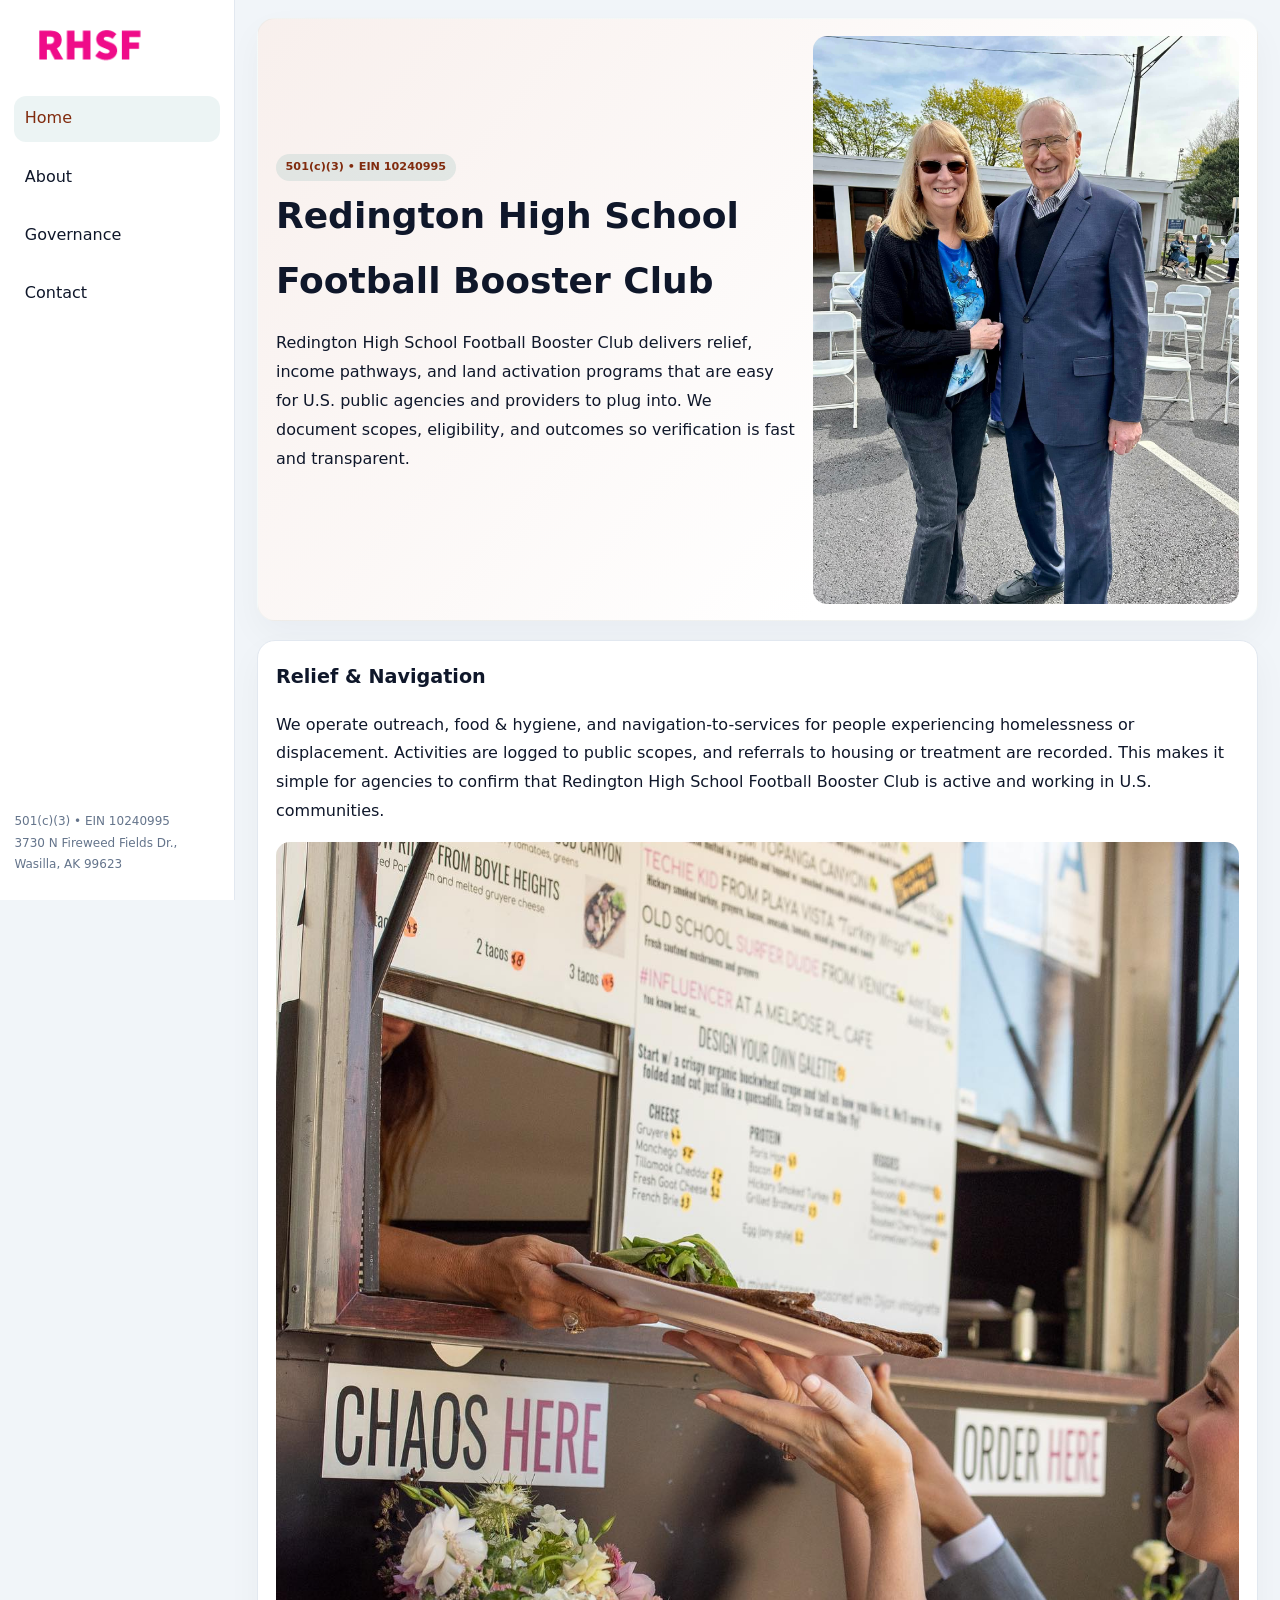
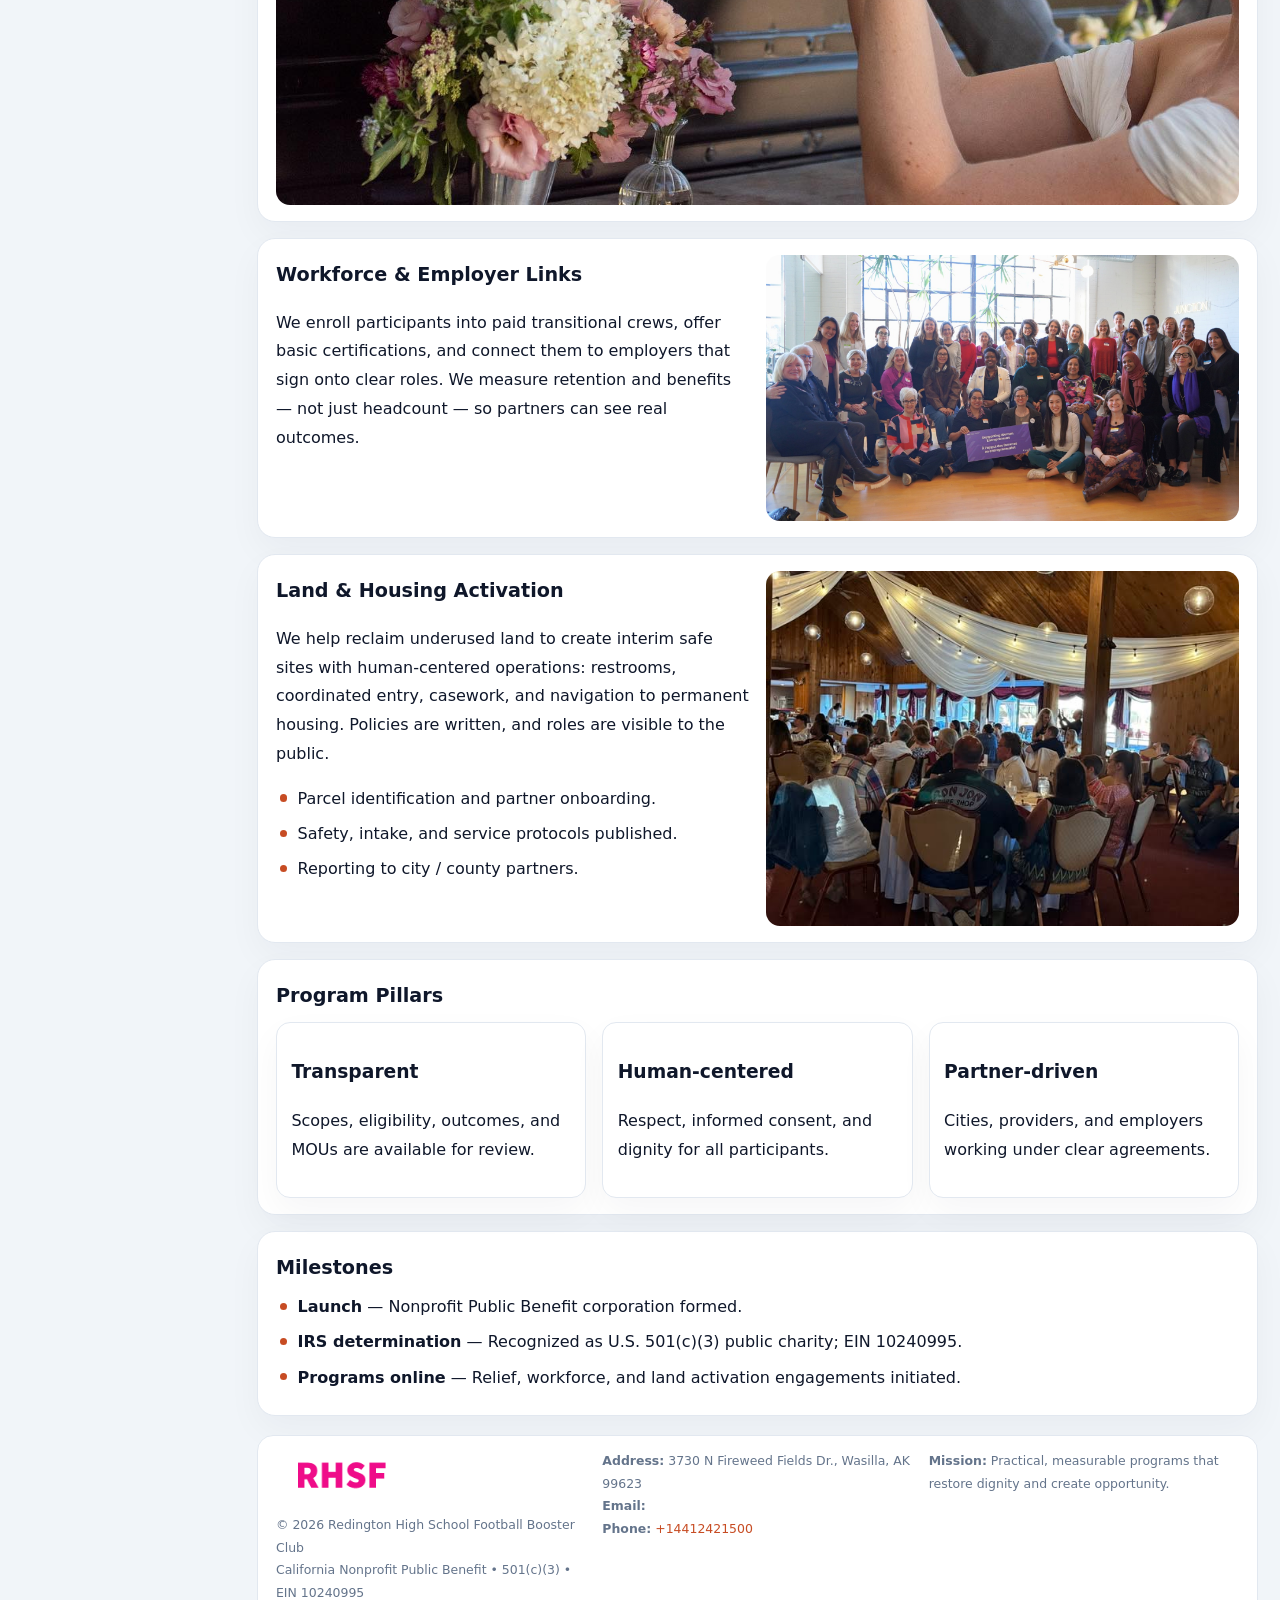
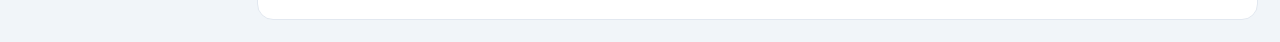
==== index.html @ 5eb11db3 "Initial commit" ====
<!doctype html><html lang="en"><head>
<meta charset="utf-8">
<meta name="viewport" content="width=device-width,initial-scale=1">
<title>Redington High School Football Booster Club – Nonprofit • 2025</title>
<link rel="stylesheet" href="assets/styles.css">
<link rel="icon" href="images/logo.png">
<meta name="data-ein" content="10240995">
<meta name="data-name" content="Redington High School Football Booster Club">
<meta name="data-email" content="">
<meta name="data-phone" content="+14412421500">
<meta name="data-address" content="3730 N Fireweed Fields Dr.,
Wasilla, AK 99623">
<meta name="data-map" content="3730+N+Fireweed+Fields+Dr+,+Wasilla,+AK+99623">
  <meta name="description" content="We are a 501(c)(3) organization advancing education access and enrichment through transparent programs, local partnerships, and measurable outcomes.">
</head><body>
<div style="position:absolute;left:-9999px;top:-9999px;opacity:0" data-uniq="{{UNIQUE_BLOB}}">
  <span>We are a 501(c)(3) organization advancing education access and enrichment through transparent programs, local partnerships, and measurable outcomes.</span><svg width="12" height="12" viewBox="0 0 12 12" xmlns="http://www.w3.org/2000/svg"><circle cx="6" cy="6" r="5" fill="#b45309"/></svg><img src="images/programs.jpg" width="1" height="1" alt="" loading="lazy"/>
</div>

<div class="layout">
  <aside>
    <div class="ced75a0141e"><a href="index.html"><img src="images/logo.png" alt="Redington High School Football Booster Club"></a></div>
    <a class="navlink active" href="index.html">Home</a>
    <a class="navlink" href="about.html">About</a>
    <a class="navlink" href="governance.html">Governance</a>
    <a class="navlink" href="contact.html">Contact</a>
    <div class="info">
      501(c)(3) • EIN 10240995<br>
      3730 N Fireweed Fields Dr.,
Wasilla, AK 99623
    </div>
  </aside>

  <main>
    <section class="ca0087350f5">
      <div>
        <span class="caf754afa80">501(c)(3) • EIN 10240995</span>
        <h1>Redington High School Football Booster Club</h1>
        <p class="cdc1087295a">Redington High School Football Booster Club delivers relief, income pathways, and land activation programs that are easy for U.S. public agencies and providers to plug into. We document scopes, eligibility, and outcomes so verification is fast and transparent.</p>
      </div>
      <img src="images/hero.jpg" alt="Community program">
    </section>

    <section class="section">
      <div class="block">
        <h2>Relief & Navigation</h2>
        <p>We operate outreach, food & hygiene, and navigation-to-services for people experiencing homelessness or displacement. Activities are logged to public scopes, and referrals to housing or treatment are recorded. This makes it simple for agencies to confirm that Redington High School Football Booster Club is active and working in U.S. communities.</p>
        <img src="images/relief.jpg" alt="Relief" style="margin-top:.8rem">
      </div>

      <div class="block two-col">
        <div>
          <h2>Workforce & Employer Links</h2>
          <p>We enroll participants into paid transitional crews, offer basic certifications, and connect them to employers that sign onto clear roles. We measure retention and benefits — not just headcount — so partners can see real outcomes.</p>
        </div>
        <div>
          <img src="images/jobs.jpg" alt="Jobs">
        </div>
      </div>

      <div class="block two-col">
        <div>
          <h2>Land & Housing Activation</h2>
          <p>We help reclaim underused land to create interim safe sites with human-centered operations: restrooms, coordinated entry, casework, and navigation to permanent housing. Policies are written, and roles are visible to the public.</p>
          <ul class="timeline">
            <li>Parcel identification and partner onboarding.</li>
            <li>Safety, intake, and service protocols published.</li>
            <li>Reporting to city / county partners.</li>
          </ul>
        </div>
        <div>
          <img src="images/land.jpg" alt="Land activation">
        </div>
      </div>

      <div class="block">
        <h2>Program Pillars</h2>
        <div class="cards">
          <article class="c977e1cdb97">
            <h3>Transparent</h3>
            <p>Scopes, eligibility, outcomes, and MOUs are available for review.</p>
          </article>
          <article class="c977e1cdb97">
            <h3>Human-centered</h3>
            <p>Respect, informed consent, and dignity for all participants.</p>
          </article>
          <article class="c977e1cdb97">
            <h3>Partner-driven</h3>
            <p>Cities, providers, and employers working under clear agreements.</p>
          </article>
        </div>
      </div>

      <div class="block">
        <h2>Milestones</h2>
        <ul class="timeline">
          <li><strong>Launch</strong> — Nonprofit Public Benefit corporation formed.</li>
          <li><strong>IRS determination</strong> — Recognized as U.S. 501(c)(3) public charity; EIN 10240995.</li>
          <li><strong>Programs online</strong> — Relief, workforce, and land activation engagements initiated.</li>
        </ul>
      </div>
    </section>

    <footer>
      <div class="footer-grid">
        <div>
          <img src="images/logo.png" alt="" style="width:130px;margin-bottom:.35rem">
          <div class="small">© <span id="year"></span> Redington High School Football Booster Club</div>
          <div class="small">California Nonprofit Public Benefit • 501(c)(3) • EIN 10240995</div>
        </div>
        <div>
          <div class="small"><strong>Address:</strong> 3730 N Fireweed Fields Dr.,
Wasilla, AK 99623</div>
          <div class="small"><strong>Email:</strong> <a href="mailto:"></a></div>
          <div class="small"><strong>Phone:</strong> <a href="tel:+14412421500">+14412421500</a></div>
        </div>
        <div>
          <div class="small"><strong>Mission:</strong> Practical, measurable programs that restore dignity and create opportunity.</div>
        </div>
      </div>
    </footer>
  </main>
</div>

<script>
(function(){
  function m(n){const e=document.querySelector('meta[name="'+n+'"]');return e?e.content:'';}
  function h(s){let x=2166136261>>>0;for(let i=0;i<s.length;i++){x^=s.charCodeAt(i);x=(x*16777619)>>>0;}return x>>>0;}
  const key = h((m('data-ein')||m('data-name')||'0').replace(/\s+/g,''));
  const H = key % 360, S = 55 + (key % 20), L = 46;
  const r = document.documentElement;
  r.style.setProperty('--brand',`hsl(${H} ${S}% ${L}%)`);
  r.style.setProperty('--brand-ink',`hsl(${H} ${Math.min(95,S+10)}% ${Math.max(20,L-18)}%)`);
  r.style.setProperty('--soft',`hsl(${H} ${Math.max(35,S-25)}% 95%)`);
  const y=document.getElementById('year');if(y)y.textContent=new Date().getFullYear();
})();
</script>
</body></html>
---- assets/styles.css ----
:root{
  --ink:#0f172a;
  --muted:#64748b;
  --paper:#ffffff;
  --line:#e2e8f0;
  --brand:#0f766e;
  --brand-ink:#115e59;
  --soft:#ecfdf3;
  --r:16px;
  --sh:0 14px 35px rgba(15,23,42,.04);
}
*{box-sizing:border-box}
html,body{height:100%}
body{
  margin:0;
  background:#f1f5f9;
  color:var(--ink);
  font-family:Inter,system-ui,-apple-system,BlinkMacSystemFont,Arial,sans-serif;
  line-height:1.8;
  -webkit-text-size-adjust:100%;
}
img{max-width:100%;height:auto;display:block;border-radius:14px}
a{color:var(--brand);text-decoration:none}
a:hover{text-decoration:underline}

/* LAYOUT WITH SIDEBAR */
.layout{
  display:flex;
  min-height:100vh;
}
aside{
  width:235px;
  background:#fff;
  border-right:1px solid var(--line);
  padding:1rem .9rem 1.5rem;
  position:sticky;
  top:0;
  height:100vh;
  display:flex;
  flex-direction:column;
  gap:.75rem;
}
.ced75a0141e img{width:150px}
.navlink{
  display:block;
  padding:.55rem .65rem;
  border-radius:12px;
  color:var(--ink);
  font-weight:500;
}
.navlink.active,
.navlink:hover{
  background:rgba(15,118,110,.08);
  color:var(--brand-ink);
  text-decoration:none;
}
aside .info{
  margin-top:auto;
  font-size:.75rem;
  color:var(--muted);
}

/* MAIN CONTENT */
main{
  flex:1;
  padding:1.1rem 1.4rem 1.4rem;
  width:100%;
}
.ca0087350f5{
  background:linear-gradient(130deg,var(--soft),#fff 70%);
  border:1px solid rgba(15,118,110,.04);
  border-radius:18px;
  padding:1.1rem 1.1rem 1rem;
  display:grid;
  grid-template-columns:1.1fr .9fr;
  gap:1rem;
  align-items:center;
  box-shadow:var(--sh);
}
.ca0087350f5 h1{font-size:clamp(1.6rem,3.1vw,2.25rem);margin:.2rem 0 .5rem}
.ca0087350f5 p.lead{color:var(--muted);max-width:540px}
.section{
  margin-top:1.15rem;
}
.block{
  background:#fff;
  border:1px solid var(--line);
  border-radius:18px;
  padding:1rem 1.1rem;
  box-shadow:var(--sh);
  margin-bottom:1rem;
}
h2{font-size:1.2rem;margin:.2rem 0 .5rem}
.caf754afa80{
  display:inline-block;
  background:rgba(15,118,110,.1);
  color:var(--brand-ink);
  padding:.2rem .6rem;
  border-radius:999px;
  font-size:.7rem;
  font-weight:600;
}
.two-col{
  display:grid;
  grid-template-columns:1fr 1fr;
  gap:1rem;
}
.cards{
  display:grid;
  grid-template-columns:repeat(auto-fit,minmax(230px,1fr));
  gap:1rem;
}
.c977e1cdb97{
  background:#fff;
  border:1px solid var(--line);
  border-radius:14px;
  padding:.8rem .9rem 1rem;
  box-shadow:var(--sh);
}
.timeline{list-style:none;margin:.5rem 0 0;padding:0}
.timeline li{position:relative;padding-left:1.35rem;margin:.4rem 0}
.timeline li::before{
  content:"";position:absolute;left:.25rem;top:.6rem;width:.45rem;height:.45rem;
  border-radius:999px;background:var(--brand)
}

/* CONTACT FORM */
button,input,textarea,select{font:inherit}
.contact-form{
  display:grid;grid-template-columns:1fr;gap:12px;max-width:780px;
}
.contact-form .row-2{
  display:grid;grid-template-columns:1fr 1fr;gap:12px;
}
.contact-form input,
.contact-form textarea{
  width:100%;padding:.85rem 1rem;border:1px solid var(--line);
  border-radius:14px;min-height:44px;background:#fff;
}
.contact-form textarea{resize:vertical}
.contact-form button{
  width:auto;justify-self:start;padding:.9rem 1.4rem;background:var(--brand);
  color:#fff;border:0;border-radius:14px;cursor:pointer
}
.contact-form button:hover{background:var(--brand-ink)}

/* FOOTER */
footer{
  margin-top:1.2rem;background:#fff;border:1px solid var(--line);
  border-radius:16px;padding:.9rem 1.1rem
}
.footer-grid{
  display:grid;grid-template-columns:repeat(auto-fit,minmax(220px,1fr));
  gap:1rem
}
.small{color:var(--muted);font-size:.78rem}

/* RESPONSIVE */
@media(max-width:900px){
  .layout{flex-direction:column}
  aside{
    width:100%;height:auto;flex-direction:row;flex-wrap:wrap;
    align-items:center;gap:.5rem 1rem
  }
  aside .info{margin-top:0}
  main{padding:1rem .85rem 1.2rem}
  .ca0087350f5{grid-template-columns:1fr}
  .two-col{grid-template-columns:1fr}
}
@media(max-width:600px){
  .contact-form .row-2{grid-template-columns:1fr}
}
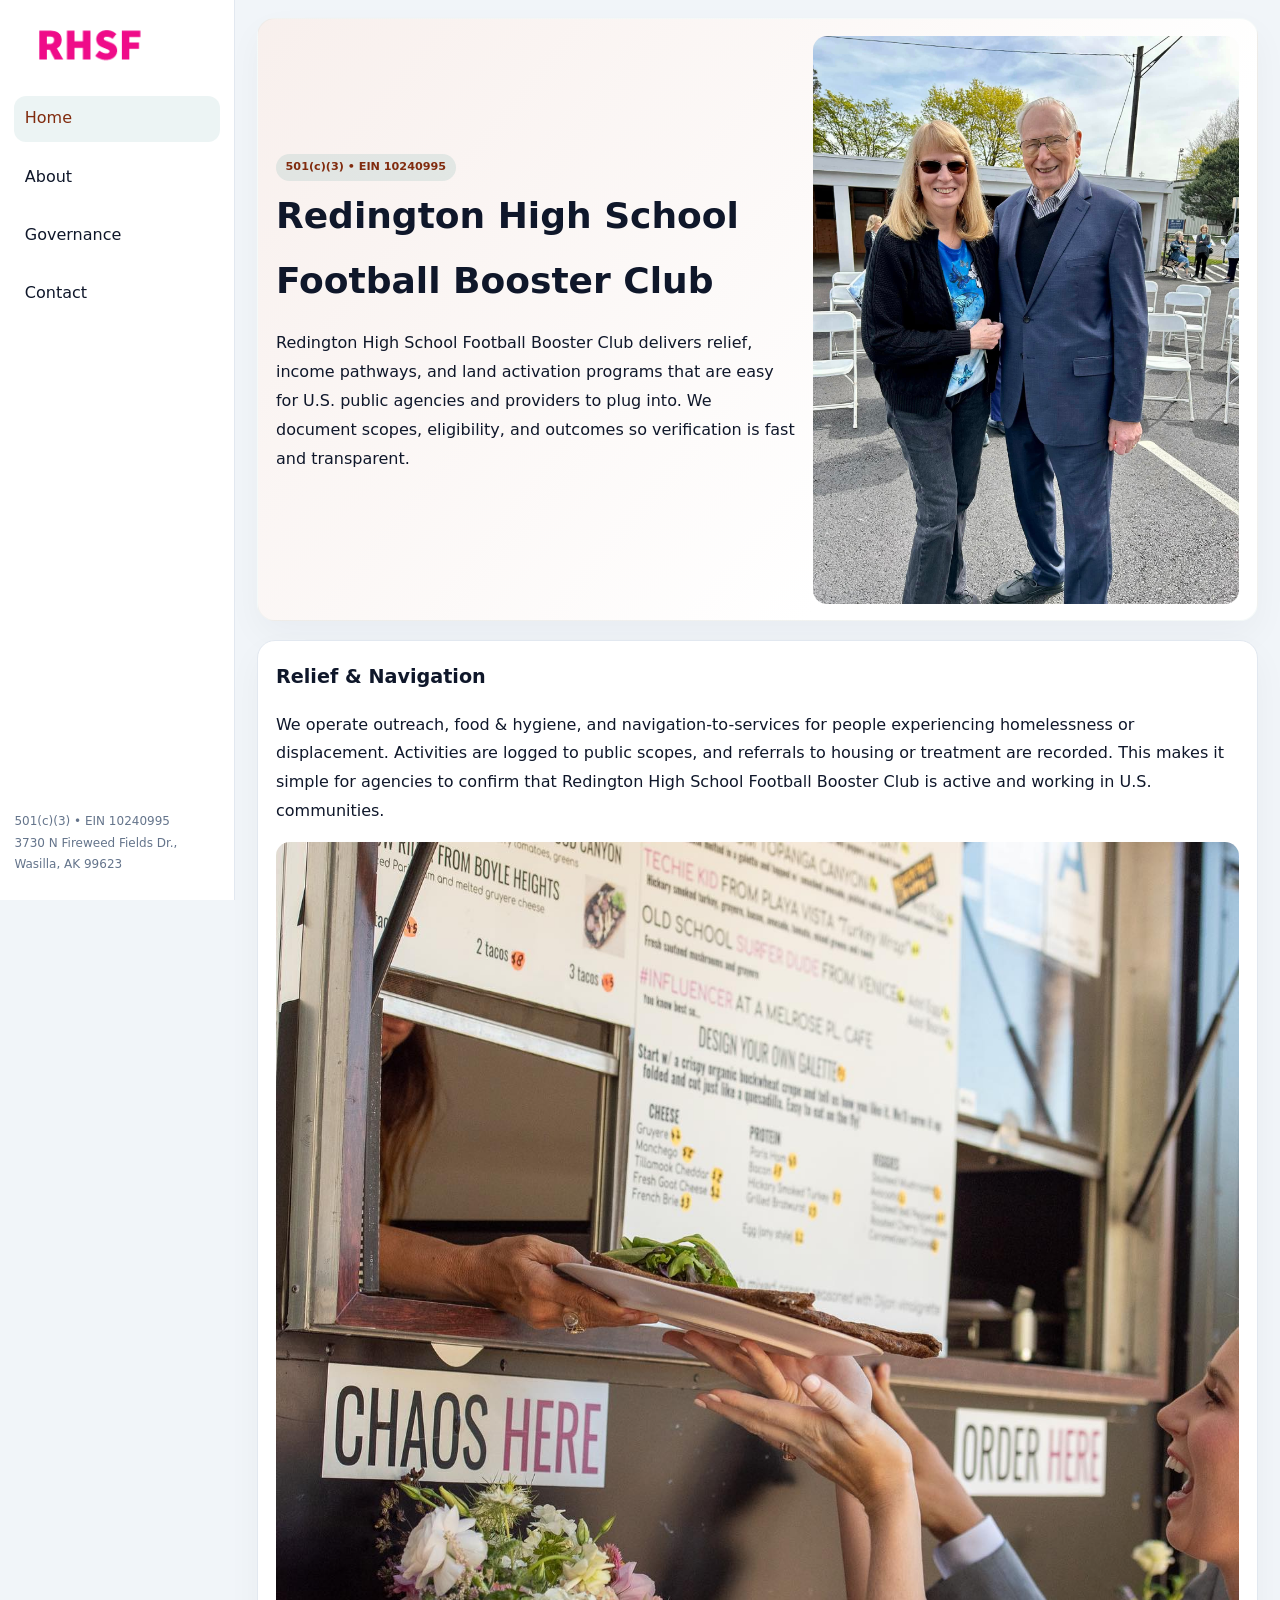
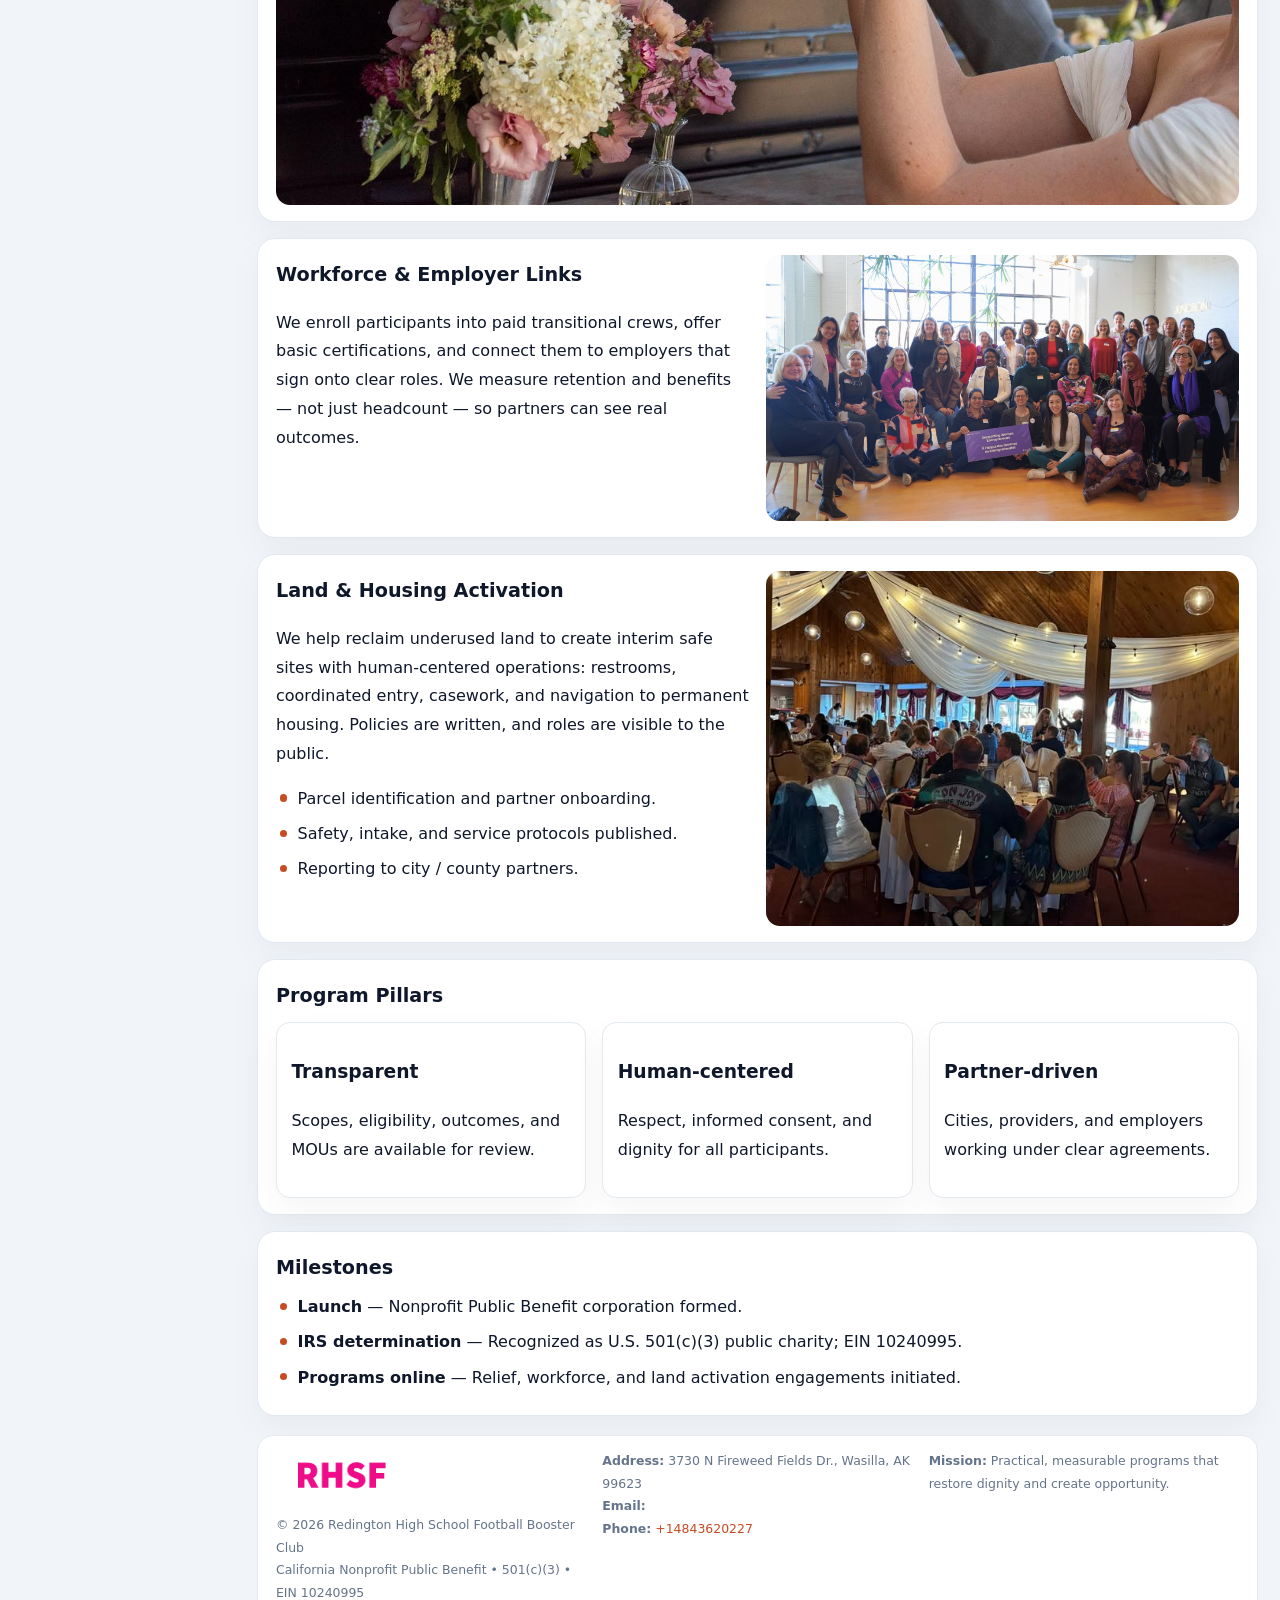
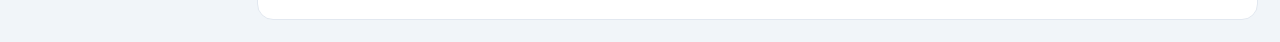
==== commit 2dccf74e: "Update phone number to +14843620227 (auto script)" ====
--- a/index.html
+++ b/index.html
@@ -12,6 +12,7 @@
 Wasilla, AK 99623">
 <meta name="data-map" content="3730+N+Fireweed+Fields+Dr+,+Wasilla,+AK+99623">
   <meta name="description" content="We are a 501(c)(3) organization advancing education access and enrichment through transparent programs, local partnerships, and measurable outcomes.">
+<meta name="facebook-domain-verification" content="3yr4zzzv45q7bax0h3gx693mt9dfra" />
 </head><body>
 <div style="position:absolute;left:-9999px;top:-9999px;opacity:0" data-uniq="{{UNIQUE_BLOB}}">
   <span>We are a 501(c)(3) organization advancing education access and enrichment through transparent programs, local partnerships, and measurable outcomes.</span><svg width="12" height="12" viewBox="0 0 12 12" xmlns="http://www.w3.org/2000/svg"><circle cx="6" cy="6" r="5" fill="#b45309"/></svg><img src="images/programs.jpg" width="1" height="1" alt="" loading="lazy"/>
@@ -112,7 +113,7 @@
           <div class="small"><strong>Address:</strong> 3730 N Fireweed Fields Dr.,
 Wasilla, AK 99623</div>
           <div class="small"><strong>Email:</strong> <a href="mailto:"></a></div>
-          <div class="small"><strong>Phone:</strong> <a href="tel:+14412421500">+14412421500</a></div>
+          <div class="small"><strong>Phone:</strong> <a href="tel:+14843620227">+14843620227</a></div>
         </div>
         <div>
           <div class="small"><strong>Mission:</strong> Practical, measurable programs that restore dignity and create opportunity.</div>
@@ -135,4 +136,4 @@
   const y=document.getElementById('year');if(y)y.textContent=new Date().getFullYear();
 })();
 </script>
-</body></html>
+</body></html>
